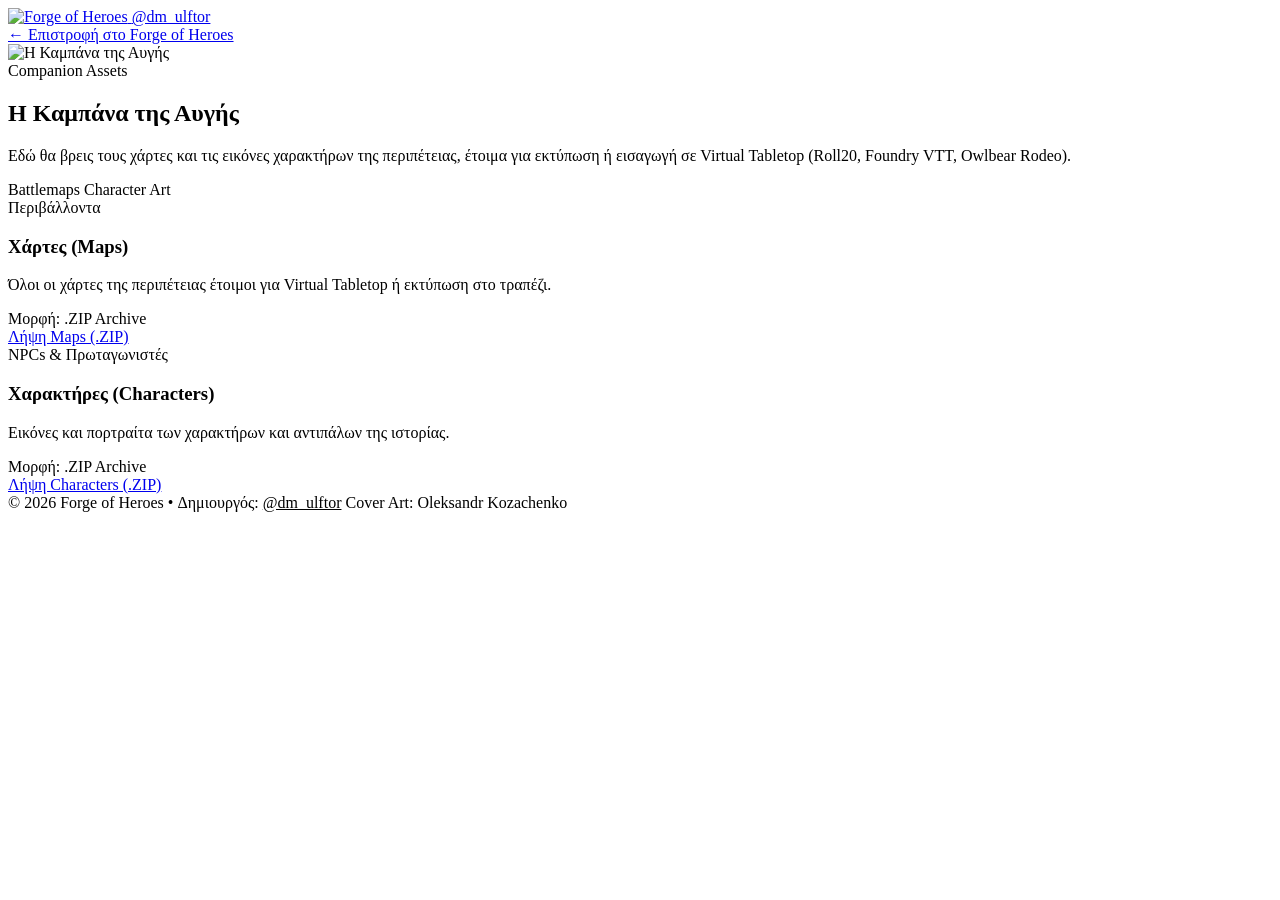
==== i-kampana-tis-avgis/index.html @ 9d176210 "Add files via upload" ====
<!DOCTYPE html>
<html lang="el">
<head>
  <meta charset="UTF-8">
  <meta name="viewport" content="width=device-width, initial-scale=1.0">
  <title>Η Καμπάνα της Αυγής - Downloads & Assets | Forge of Heroes</title>
  <meta name="description" content="Κατέβασε τους χάρτες και τις εικόνες χαρακτήρων για την D&D περιπέτεια Η Καμπάνα της Αυγής.">
  <link rel="icon" type="image/png" href="../assets/images/Thumbnail.png">
  <link rel="stylesheet" href="../styles.css">
</head>
<body class="subpage">

  <header class="site-header">
    <div class="container nav-inner">
      <a href="../" aria-label="Forge of Heroes Αρχική">
        <img src="../assets/images/forge-of-heroes-wordmark-transparent.jpg" alt="Forge of Heroes" class="brand-wordmark">
      </a>
      <a href="https://www.instagram.com/dm_ulftor/" target="_blank" rel="noopener noreferrer" class="btn btn-secondary">
        @dm_ulftor
      </a>
    </div>
  </header>

  <main>
    <section class="download-hero">
      <div class="container">
        <a href="../" class="back-link">&larr; Επιστροφή στο Forge of Heroes</a>

        <div class="story-showcase">
          <img src="../assets/images/Cover_Oleksandr_Kozachenko.jpg" alt="Η Καμπάνα της Αυγής" class="story-cover">
          <div>
            <span class="card-tag" style="color: var(--accent-arcane);">Companion Assets</span>
            <h1 class="section-title">Η Καμπάνα της Αυγής</h1>
            <p style="color: var(--text-secondary);">
              Εδώ θα βρεις τους χάρτες και τις εικόνες χαρακτήρων της περιπέτειας, έτοιμα για εκτύπωση ή εισαγωγή σε Virtual Tabletop (Roll20, Foundry VTT, Owlbear Rodeo).
            </p>
            <div class="badge-row">
              <span class="badge">Battlemaps</span>
              <span class="badge">Character Art</span>
            </div>
          </div>
        </div>

        <div class="download-grid">
          <article class="steel-card download-card">
            <div>
              <span class="card-tag" style="color: var(--accent-arcane);">Περιβάλλοντα</span>
              <h3>Χάρτες (Maps)</h3>
              <p>Όλοι οι χάρτες της περιπέτειας έτοιμοι για Virtual Tabletop ή εκτύπωση στο τραπέζι.</p>
              <div class="file-meta">Μορφή: .ZIP Archive</div>
            </div>
            <a href="../assets/downloads/kampana-tis-avgis-maps.zip" download class="btn btn-arcane">
              Λήψη Maps (.ZIP)
            </a>
          </article>

          <article class="steel-card download-card">
            <div>
              <span class="card-tag" style="color: var(--accent-arcane);">NPCs &amp; Πρωταγωνιστές</span>
              <h3>Χαρακτήρες (Characters)</h3>
              <p>Εικόνες και πορτραίτα των χαρακτήρων και αντιπάλων της ιστορίας.</p>
              <div class="file-meta">Μορφή: .ZIP Archive</div>
            </div>
            <a href="../assets/downloads/kampana-tis-avgis-characters.zip" download class="btn btn-arcane">
              Λήψη Characters (.ZIP)
            </a>
          </article>
        </div>
      </div>
    </section>
  </main>

  <footer class="site-footer">
    <div class="container footer-inner">
      <span>&copy; 2026 Forge of Heroes &bull; Δημιουργός: <a href="https://www.instagram.com/dm_ulftor/" target="_blank" rel="noopener noreferrer" style="color: var(--accent-gold);">@dm_ulftor</a></span>
      <span>Cover Art: Oleksandr Kozachenko</span>
    </div>
  </footer>

</body>
</html>
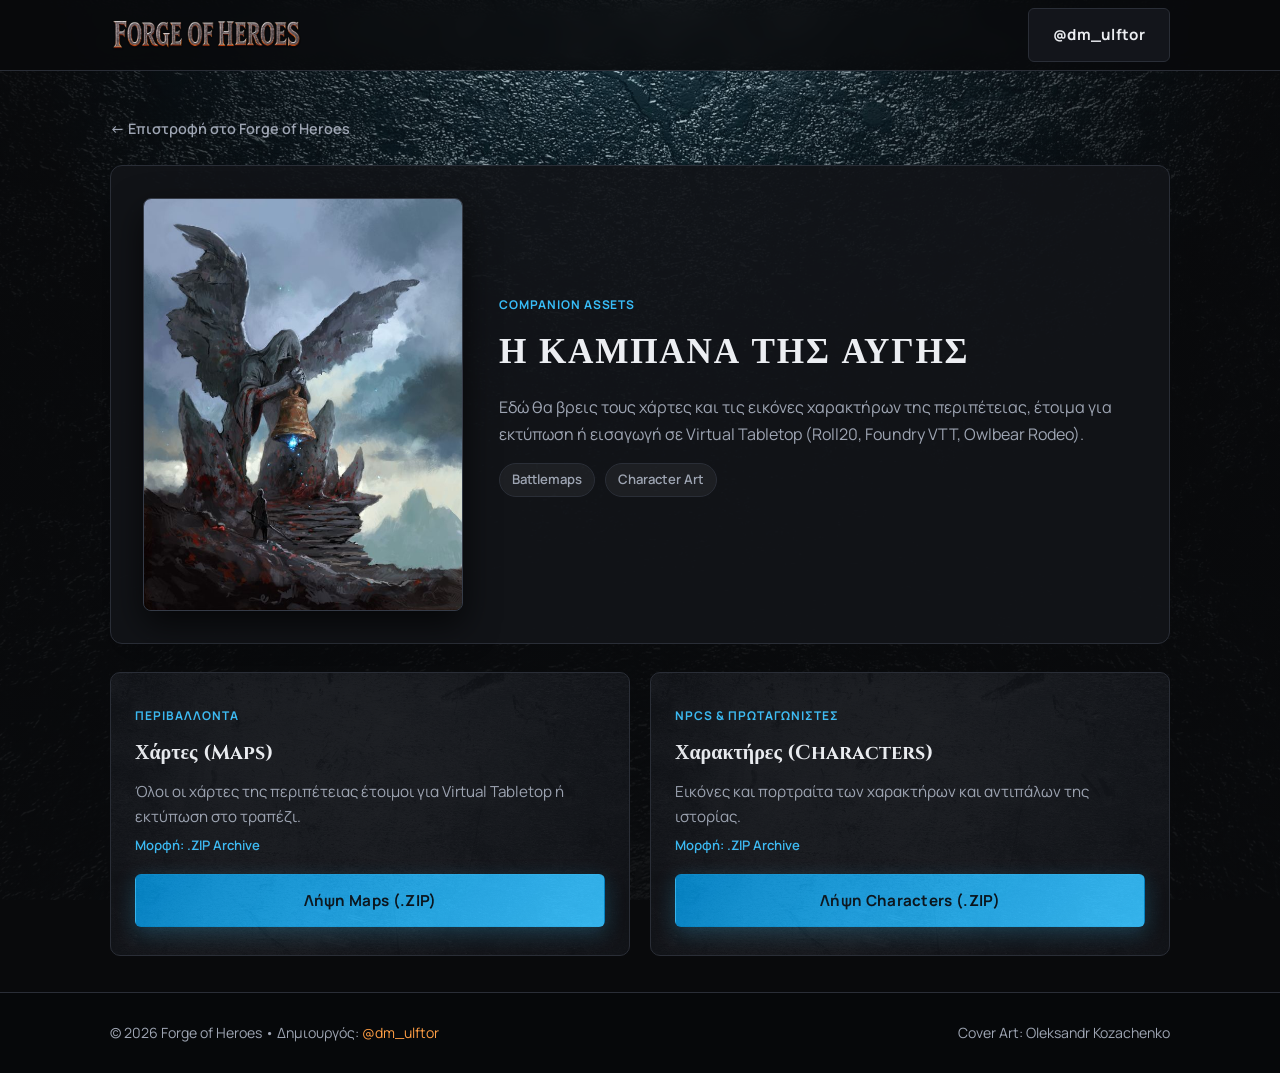
==== commit 8ddc1370: "Update index.html" ====
--- a/i-kampana-tis-avgis/index.html
+++ b/i-kampana-tis-avgis/index.html
@@ -13,7 +13,7 @@
   <header class="site-header">
     <div class="container nav-inner">
       <a href="../" aria-label="Forge of Heroes Αρχική">
-        <img src="../assets/images/forge-of-heroes-wordmark-transparent.jpg" alt="Forge of Heroes" class="brand-wordmark">
+        <img src="../assets/images/forge-of-heroes-wordmark-transparent.png" alt="Forge of Heroes" class="brand-wordmark">
       </a>
       <a href="https://www.instagram.com/dm_ulftor/" target="_blank" rel="noopener noreferrer" class="btn btn-secondary">
         @dm_ulftor
@@ -78,4 +78,4 @@
   </footer>
 
 </body>
-</html>+</html>
--- a/styles.css
+++ b/styles.css
@@ -0,0 +1,412 @@
+@import url('https://fonts.googleapis.com/css2?family=Cinzel:wght@600;700;800&family=Manrope:wght@400;500;600;700&display=swap');
+
+:root {
+  --bg-obsidian: #090a0c;
+  --bg-card: #121418;
+  --bg-card-hover: #181b21;
+  --border-steel: #2a2e37;
+  --border-ember: rgba(255, 107, 26, 0.45);
+  --text-primary: #eceef2;
+  --text-secondary: #9ea5b3;
+  --accent-ember: #ff6b1a;
+  --accent-gold: #ff9e44;
+  --accent-arcane: #38bdf8;
+  --font-display: 'Cinzel', Georgia, serif;
+  --font-body: 'Manrope', -apple-system, BlinkMacSystemFont, sans-serif;
+}
+
+*,
+*::before,
+*::after {
+  box-sizing: border-box;
+  margin: 0;
+  padding: 0;
+}
+
+html {
+  scroll-behavior: smooth;
+}
+
+body {
+  background-color: var(--bg-obsidian);
+  background-image:
+    radial-gradient(circle at 50% 0%, rgba(255, 107, 26, 0.12) 0%, rgba(9, 10, 12, 0.92) 55%),
+    url('assets/images/e1GuQj.jpg');
+  background-size: cover;
+  background-attachment: fixed;
+  background-position: center;
+  color: var(--text-primary);
+  font-family: var(--font-body);
+  line-height: 1.65;
+  min-height: 100vh;
+  display: flex;
+  flex-direction: column;
+}
+
+body.subpage {
+  background-image:
+    radial-gradient(circle at 50% 0%, rgba(56, 189, 248, 0.1) 0%, rgba(9, 10, 12, 0.94) 55%),
+    url('../assets/images/e1GuQj.jpg');
+}
+
+a {
+  color: inherit;
+  text-decoration: none;
+}
+
+img {
+  max-width: 100%;
+  display: block;
+}
+
+.container {
+  width: 100%;
+  max-width: 1100px;
+  margin: 0 auto;
+  padding: 0 20px;
+}
+
+/* Header & Navigation */
+.site-header {
+  position: sticky;
+  top: 0;
+  z-index: 50;
+  background: rgba(9, 10, 12, 0.88);
+  backdrop-filter: blur(10px);
+  border-bottom: 1px solid var(--border-steel);
+}
+
+.nav-inner {
+  display: flex;
+  align-items: center;
+  justify-content: space-between;
+  height: 70px;
+  gap: 16px;
+}
+
+.brand-wordmark {
+  height: 34px;
+  width: auto;
+  mix-blend-mode: lighten;
+}
+
+.nav-links {
+  display: flex;
+  align-items: center;
+  gap: 24px;
+  font-size: 0.95rem;
+  font-weight: 600;
+  color: var(--text-secondary);
+}
+
+.nav-links a:hover {
+  color: var(--accent-gold);
+}
+
+/* Buttons */
+.btn {
+  display: inline-flex;
+  align-items: center;
+  justify-content: center;
+  gap: 10px;
+  padding: 13px 24px;
+  border-radius: 6px;
+  font-weight: 700;
+  font-size: 0.95rem;
+  letter-spacing: 0.02em;
+  transition: transform 0.18s ease, box-shadow 0.18s ease, border-color 0.18s ease, background 0.18s ease;
+  cursor: pointer;
+  border: 1px solid transparent;
+}
+
+.btn:hover {
+  transform: translateY(-2px);
+}
+
+.btn-primary {
+  background: linear-gradient(135deg, #d94e14 0%, #ff6b1a 100%);
+  color: #ffffff;
+  box-shadow: 0 6px 20px rgba(255, 107, 26, 0.28);
+}
+
+.btn-primary:hover {
+  box-shadow: 0 8px 26px rgba(255, 107, 26, 0.45);
+}
+
+.btn-secondary {
+  background: rgba(20, 23, 29, 0.9);
+  color: var(--text-primary);
+  border-color: var(--border-steel);
+}
+
+.btn-secondary:hover {
+  border-color: var(--accent-gold);
+  color: var(--accent-gold);
+}
+
+.btn-arcane {
+  background: linear-gradient(135deg, #0284c7 0%, #38bdf8 100%);
+  color: #061018;
+  box-shadow: 0 6px 20px rgba(56, 189, 248, 0.25);
+}
+
+.btn-arcane:hover {
+  box-shadow: 0 8px 26px rgba(56, 189, 248, 0.42);
+}
+
+/* Hero Section */
+.hero {
+  padding: 56px 0 64px;
+  text-align: center;
+}
+
+.hero-emblem {
+  width: 100%;
+  max-width: 390px;
+  margin: 0 auto 24px;
+  mix-blend-mode: lighten;
+  filter: drop-shadow(0 0 24px rgba(255, 107, 26, 0.2));
+}
+
+.hero-subtitle {
+  max-width: 650px;
+  margin: 0 auto 32px;
+  font-size: 1.12rem;
+  color: var(--text-secondary);
+}
+
+.hero-actions {
+  display: flex;
+  flex-wrap: wrap;
+  justify-content: center;
+  gap: 14px;
+}
+
+/* Section Headings */
+.section {
+  padding: 56px 0;
+  border-top: 1px solid rgba(42, 46, 55, 0.6);
+}
+
+.section-title {
+  font-family: var(--font-display);
+  font-size: clamp(1.6rem, 3vw, 2.2rem);
+  font-weight: 700;
+  text-transform: uppercase;
+  letter-spacing: 0.05em;
+  margin-bottom: 12px;
+  color: var(--text-primary);
+}
+
+.section-lead {
+  color: var(--text-secondary);
+  max-width: 680px;
+  margin-bottom: 36px;
+}
+
+/* Cards with Steel Texture */
+.pillars-grid {
+  display: grid;
+  grid-template-columns: repeat(auto-fit, minmax(280px, 1fr));
+  gap: 22px;
+}
+
+.steel-card {
+  position: relative;
+  background-color: var(--bg-card);
+  border: 1px solid var(--border-steel);
+  border-radius: 10px;
+  padding: 28px 24px;
+  overflow: hidden;
+  transition: border-color 0.2s ease, transform 0.2s ease;
+}
+
+.steel-card::before {
+  content: '';
+  position: absolute;
+  inset: 0;
+  background-image: url('assets/images/Logo_Texture.jpg');
+  background-size: cover;
+  opacity: 0.06;
+  pointer-events: none;
+}
+
+body.subpage .steel-card::before {
+  background-image: url('../assets/images/Logo_Texture.jpg');
+}
+
+.steel-card:hover {
+  border-color: var(--border-ember);
+  transform: translateY(-3px);
+}
+
+.card-tag {
+  display: inline-block;
+  font-size: 0.75rem;
+  font-weight: 700;
+  text-transform: uppercase;
+  letter-spacing: 0.08em;
+  color: var(--accent-gold);
+  margin-bottom: 10px;
+}
+
+.steel-card h3 {
+  font-family: var(--font-display);
+  font-size: 1.25rem;
+  margin-bottom: 10px;
+}
+
+.steel-card p {
+  color: var(--text-secondary);
+  font-size: 0.95rem;
+}
+
+/* Featured Story Section */
+.story-showcase {
+  display: grid;
+  grid-template-columns: 320px 1fr;
+  gap: 36px;
+  align-items: center;
+  background: rgba(18, 20, 24, 0.92);
+  border: 1px solid var(--border-steel);
+  border-radius: 12px;
+  padding: 32px;
+}
+
+.story-cover {
+  border-radius: 8px;
+  border: 1px solid #353b47;
+  box-shadow: 0 14px 34px rgba(0, 0, 0, 0.65);
+}
+
+.badge-row {
+  display: flex;
+  flex-wrap: wrap;
+  gap: 10px;
+  margin: 16px 0 22px;
+}
+
+.badge {
+  background: rgba(255, 255, 255, 0.05);
+  border: 1px solid var(--border-steel);
+  padding: 5px 12px;
+  border-radius: 999px;
+  font-size: 0.82rem;
+  font-weight: 600;
+  color: var(--text-secondary);
+}
+
+.story-actions {
+  display: flex;
+  flex-wrap: wrap;
+  gap: 14px;
+  margin-top: 24px;
+}
+
+/* Creator Box */
+.creator-box {
+  display: flex;
+  flex-wrap: wrap;
+  align-items: center;
+  justify-content: space-between;
+  gap: 24px;
+  background: linear-gradient(135deg, rgba(20, 23, 29, 0.95) 0%, rgba(13, 15, 19, 0.98) 100%);
+  border: 1px solid var(--border-steel);
+  border-radius: 12px;
+  padding: 32px;
+}
+
+.creator-info h3 {
+  font-family: var(--font-display);
+  font-size: 1.45rem;
+  margin-bottom: 8px;
+}
+
+.creator-info p {
+  color: var(--text-secondary);
+  max-width: 600px;
+}
+
+/* Downloads Page Specific */
+.download-hero {
+  padding: 44px 0 36px;
+}
+
+.back-link {
+  display: inline-flex;
+  align-items: center;
+  gap: 8px;
+  color: var(--text-secondary);
+  font-size: 0.9rem;
+  font-weight: 600;
+  margin-bottom: 24px;
+}
+
+.back-link:hover {
+  color: var(--accent-arcane);
+}
+
+.download-grid {
+  display: grid;
+  grid-template-columns: repeat(auto-fit, minmax(260px, 1fr));
+  gap: 20px;
+  margin-top: 28px;
+}
+
+.download-card {
+  display: flex;
+  flex-direction: column;
+  justify-content: space-between;
+  gap: 18px;
+}
+
+.file-meta {
+  font-size: 0.82rem;
+  color: var(--accent-arcane);
+  font-weight: 600;
+  margin-top: 6px;
+}
+
+.master-pack {
+  border-color: rgba(56, 189, 248, 0.4);
+  background: linear-gradient(135deg, rgba(16, 24, 34, 0.95) 0%, rgba(18, 20, 24, 0.95) 100%);
+}
+
+/* Footer */
+.site-footer {
+  margin-top: auto;
+  border-top: 1px solid var(--border-steel);
+  background: rgba(7, 8, 10, 0.95);
+  padding: 28px 0;
+  font-size: 0.88rem;
+  color: var(--text-secondary);
+}
+
+.footer-inner {
+  display: flex;
+  flex-wrap: wrap;
+  justify-content: space-between;
+  align-items: center;
+  gap: 12px;
+}
+
+@media (max-width: 820px) {
+  .story-showcase {
+    grid-template-columns: 1fr;
+    text-align: center;
+  }
+
+  .story-cover {
+    max-width: 280px;
+    margin: 0 auto;
+  }
+
+  .badge-row,
+  .story-actions {
+    justify-content: center;
+  }
+
+  .nav-links {
+    display: none;
+  }
+}
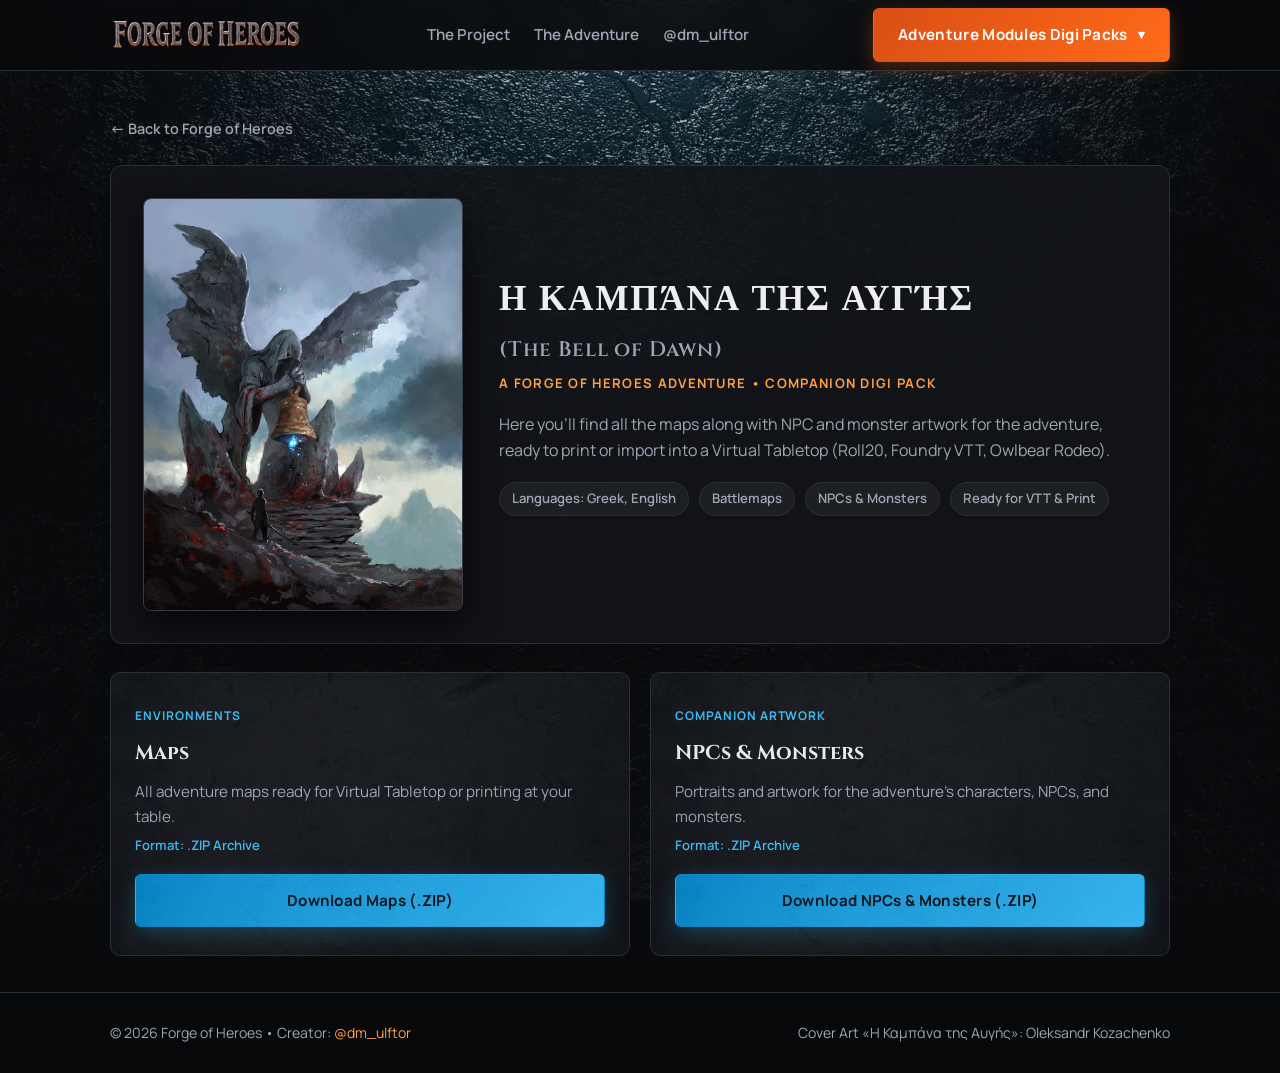
==== commit 4ebb51e0: "Update index.html" ====
--- a/i-kampana-tis-avgis/index.html
+++ b/i-kampana-tis-avgis/index.html
@@ -1,10 +1,10 @@
 <!DOCTYPE html>
-<html lang="el">
+<html lang="en">
 <head>
   <meta charset="UTF-8">
   <meta name="viewport" content="width=device-width, initial-scale=1.0">
-  <title>Η Καμπάνα της Αυγής - Downloads & Assets | Forge of Heroes</title>
-  <meta name="description" content="Κατέβασε τους χάρτες και τις εικόνες χαρακτήρων για την D&D περιπέτεια Η Καμπάνα της Αυγής.">
+  <title>Η Καμπάνα της Αυγής (The Bell of Dawn) - Digi Pack | Forge of Heroes</title>
+  <meta name="description" content="Download the battlemaps, NPC portraits, and monster artwork for the 5e adventure Η Καμπάνα της Αυγής (The Bell of Dawn).">
   <link rel="icon" type="image/png" href="../assets/images/Thumbnail.png">
   <link rel="stylesheet" href="../styles.css">
 </head>
@@ -12,31 +12,51 @@
 
   <header class="site-header">
     <div class="container nav-inner">
-      <a href="../" aria-label="Forge of Heroes Αρχική">
+      <a href="../" aria-label="Forge of Heroes Home">
         <img src="../assets/images/forge-of-heroes-wordmark-transparent.png" alt="Forge of Heroes" class="brand-wordmark">
       </a>
-      <a href="https://www.instagram.com/dm_ulftor/" target="_blank" rel="noopener noreferrer" class="btn btn-secondary">
-        @dm_ulftor
-      </a>
+      <nav class="nav-links">
+        <a href="../#project">The Project</a>
+        <a href="../#story">The Adventure</a>
+        <a href="https://www.instagram.com/dm_ulftor/" target="_blank" rel="noopener noreferrer">@dm_ulftor</a>
+      </nav>
+      <details class="nav-dropdown" id="digiPacksDropdown">
+        <summary class="btn btn-primary">
+          Adventure Modules Digi Packs <span class="dropdown-chevron">&#9662;</span>
+        </summary>
+        <div class="nav-dropdown-menu">
+          <a href="./" class="dropdown-item">
+            <span class="dropdown-item-title">Η Καμπάνα της Αυγής</span>
+            <span class="dropdown-item-sub">(The Bell of Dawn)</span>
+          </a>
+        </div>
+      </details>
     </div>
   </header>
 
   <main>
     <section class="download-hero">
       <div class="container">
-        <a href="../" class="back-link">&larr; Επιστροφή στο Forge of Heroes</a>
+        <a href="../" class="back-link">&larr; Back to Forge of Heroes</a>
 
         <div class="story-showcase">
-          <img src="../assets/images/Cover_Oleksandr_Kozachenko.jpg" alt="Η Καμπάνα της Αυγής" class="story-cover">
+          <img src="../assets/images/Cover_Oleksandr_Kozachenko.jpg" alt="Η Καμπάνα της Αυγής (The Bell of Dawn) Cover" class="story-cover">
           <div>
-            <span class="card-tag" style="color: var(--accent-arcane);">Companion Assets</span>
-            <h1 class="section-title">Η Καμπάνα της Αυγής</h1>
+            <div class="story-title-group">
+              <h1 class="section-title">Η Καμπάνα της Αυγής</h1>
+              <div class="story-title-en">(The Bell of Dawn)</div>
+              <div class="story-title-kicker">a Forge of Heroes Adventure &bull; Companion Digi Pack</div>
+            </div>
+
             <p style="color: var(--text-secondary);">
-              Εδώ θα βρεις τους χάρτες και τις εικόνες χαρακτήρων της περιπέτειας, έτοιμα για εκτύπωση ή εισαγωγή σε Virtual Tabletop (Roll20, Foundry VTT, Owlbear Rodeo).
+              Here you'll find all the maps along with NPC and monster artwork for the adventure, ready to print or import into a Virtual Tabletop (Roll20, Foundry VTT, Owlbear Rodeo).
             </p>
+
             <div class="badge-row">
+              <span class="badge">Languages: Greek, English</span>
               <span class="badge">Battlemaps</span>
-              <span class="badge">Character Art</span>
+              <span class="badge">NPCs &amp; Monsters</span>
+              <span class="badge">Ready for VTT &amp; Print</span>
             </div>
           </div>
         </div>
@@ -44,25 +64,25 @@
         <div class="download-grid">
           <article class="steel-card download-card">
             <div>
-              <span class="card-tag" style="color: var(--accent-arcane);">Περιβάλλοντα</span>
-              <h3>Χάρτες (Maps)</h3>
-              <p>Όλοι οι χάρτες της περιπέτειας έτοιμοι για Virtual Tabletop ή εκτύπωση στο τραπέζι.</p>
-              <div class="file-meta">Μορφή: .ZIP Archive</div>
+              <span class="card-tag" style="color: var(--accent-arcane);">Environments</span>
+              <h3>Maps</h3>
+              <p>All adventure maps ready for Virtual Tabletop or printing at your table.</p>
+              <div class="file-meta">Format: .ZIP Archive</div>
             </div>
-            <a href="../assets/downloads/kampana-tis-avgis-maps.zip" download class="btn btn-arcane">
-              Λήψη Maps (.ZIP)
+            <a href="https://github.com/ursoalbo/forgeofheroes/releases/download/v1.0/kampana-tis-avgis-maps.zip" class="btn btn-arcane">
+              Download Maps (.ZIP)
             </a>
           </article>
 
           <article class="steel-card download-card">
             <div>
-              <span class="card-tag" style="color: var(--accent-arcane);">NPCs &amp; Πρωταγωνιστές</span>
-              <h3>Χαρακτήρες (Characters)</h3>
-              <p>Εικόνες και πορτραίτα των χαρακτήρων και αντιπάλων της ιστορίας.</p>
-              <div class="file-meta">Μορφή: .ZIP Archive</div>
+              <span class="card-tag" style="color: var(--accent-arcane);">Companion Artwork</span>
+              <h3>NPCs &amp; Monsters</h3>
+              <p>Portraits and artwork for the adventure's characters, NPCs, and monsters.</p>
+              <div class="file-meta">Format: .ZIP Archive</div>
             </div>
             <a href="../assets/downloads/kampana-tis-avgis-characters.zip" download class="btn btn-arcane">
-              Λήψη Characters (.ZIP)
+              Download NPCs &amp; Monsters (.ZIP)
             </a>
           </article>
         </div>
@@ -72,10 +92,19 @@
 
   <footer class="site-footer">
     <div class="container footer-inner">
-      <span>&copy; 2026 Forge of Heroes &bull; Δημιουργός: <a href="https://www.instagram.com/dm_ulftor/" target="_blank" rel="noopener noreferrer" style="color: var(--accent-gold);">@dm_ulftor</a></span>
-      <span>Cover Art: Oleksandr Kozachenko</span>
+      <span>&copy; 2026 Forge of Heroes &bull; Creator: <a href="https://www.instagram.com/dm_ulftor/" target="_blank" rel="noopener noreferrer" style="color: var(--accent-gold);">@dm_ulftor</a></span>
+      <span>Cover Art «Η Καμπάνα της Αυγής»: Oleksandr Kozachenko</span>
     </div>
   </footer>
 
+  <script>
+    document.addEventListener('click', function (event) {
+      const dropdown = document.getElementById('digiPacksDropdown');
+      if (dropdown && dropdown.hasAttribute('open') && !dropdown.contains(event.target)) {
+        dropdown.removeAttribute('open');
+      }
+    });
+  </script>
+
 </body>
 </html>
--- a/styles.css
+++ b/styles.css
@@ -103,6 +103,65 @@
   color: var(--accent-gold);
 }
 
+/* Header Dropdown */
+.nav-dropdown {
+  position: relative;
+}
+
+.nav-dropdown summary {
+  list-style: none;
+  user-select: none;
+}
+
+.nav-dropdown summary::-webkit-details-marker {
+  display: none;
+}
+
+.dropdown-chevron {
+  font-size: 0.8rem;
+  transition: transform 0.2s ease;
+}
+
+.nav-dropdown[open] .dropdown-chevron {
+  transform: rotate(180deg);
+}
+
+.nav-dropdown-menu {
+  position: absolute;
+  right: 0;
+  top: calc(100% + 10px);
+  min-width: 270px;
+  background: #121418;
+  border: 1px solid var(--border-steel);
+  border-radius: 8px;
+  padding: 8px;
+  box-shadow: 0 16px 36px rgba(0, 0, 0, 0.75);
+  z-index: 100;
+}
+
+.dropdown-item {
+  display: flex;
+  flex-direction: column;
+  padding: 10px 14px;
+  border-radius: 6px;
+  transition: background 0.15s ease;
+}
+
+.dropdown-item:hover {
+  background: rgba(255, 107, 26, 0.14);
+}
+
+.dropdown-item-title {
+  font-weight: 700;
+  font-size: 0.94rem;
+  color: var(--text-primary);
+}
+
+.dropdown-item-sub {
+  font-size: 0.8rem;
+  color: var(--accent-gold);
+}
+
 /* Buttons */
 .btn {
   display: inline-flex;
@@ -169,17 +228,47 @@
 }
 
 .hero-subtitle {
-  max-width: 650px;
-  margin: 0 auto 32px;
+  max-width: 680px;
+  margin: 0 auto 34px;
   font-size: 1.12rem;
   color: var(--text-secondary);
 }
 
-.hero-actions {
+.hero-adventures {
+  margin: 0 auto 24px;
+}
+
+.hero-adventures-label {
+  font-family: var(--font-display);
+  font-size: 0.95rem;
+  font-weight: 700;
+  text-transform: uppercase;
+  letter-spacing: 0.12em;
+  color: var(--accent-gold);
+  margin-bottom: 14px;
+}
+
+.adventure-buttons {
   display: flex;
   flex-wrap: wrap;
   justify-content: center;
   gap: 14px;
+}
+
+.btn-adventure {
+  flex-wrap: wrap;
+  gap: 6px;
+}
+
+.btn-adventure .btn-sub {
+  font-size: 0.82rem;
+  font-weight: 500;
+  opacity: 0.92;
+}
+
+.hero-social {
+  display: flex;
+  justify-content: center;
 }
 
 /* Section Headings */
@@ -279,11 +368,36 @@
   box-shadow: 0 14px 34px rgba(0, 0, 0, 0.65);
 }
 
+.story-title-group {
+  margin-bottom: 16px;
+}
+
+.story-title-group .section-title {
+  margin-bottom: 4px;
+}
+
+.story-title-en {
+  font-family: var(--font-display);
+  font-size: clamp(1.05rem, 2vw, 1.3rem);
+  font-weight: 600;
+  color: var(--text-secondary);
+  letter-spacing: 0.04em;
+  margin-bottom: 6px;
+}
+
+.story-title-kicker {
+  font-size: 0.82rem;
+  font-weight: 700;
+  text-transform: uppercase;
+  letter-spacing: 0.1em;
+  color: var(--accent-gold);
+}
+
 .badge-row {
   display: flex;
   flex-wrap: wrap;
   gap: 10px;
-  margin: 16px 0 22px;
+  margin: 18px 0 22px;
 }
 
 .badge {
@@ -409,4 +523,9 @@
   .nav-links {
     display: none;
   }
-}
+
+  .nav-dropdown .btn {
+    padding: 10px 14px;
+    font-size: 0.82rem;
+  }
+}
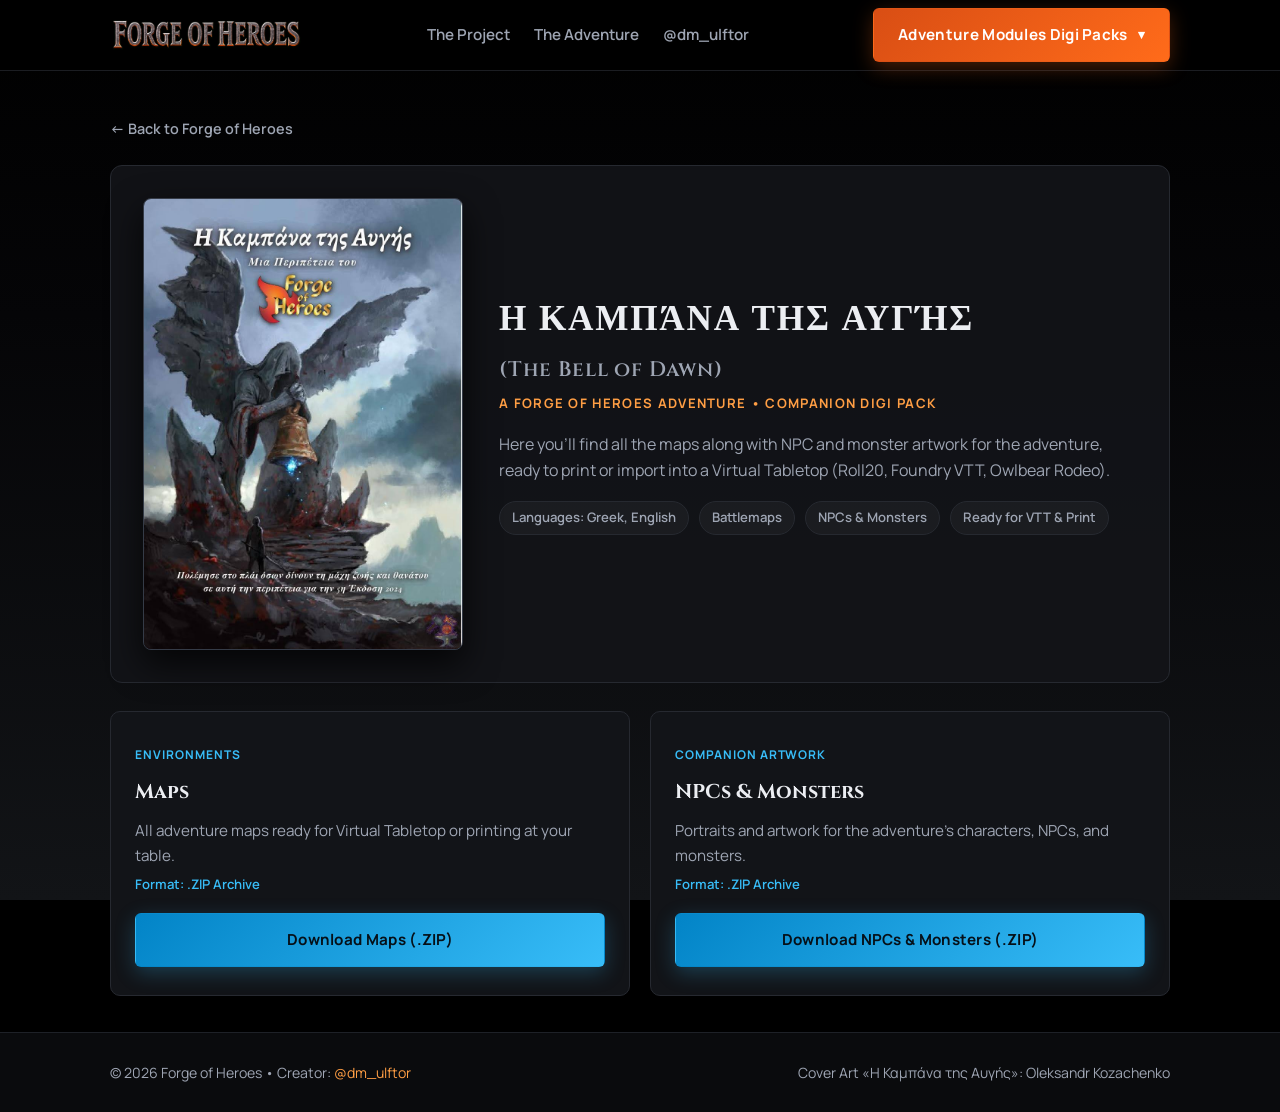
==== commit df2fd233: "Update index.html" ====
--- a/i-kampana-tis-avgis/index.html
+++ b/i-kampana-tis-avgis/index.html
@@ -40,7 +40,7 @@
         <a href="../" class="back-link">&larr; Back to Forge of Heroes</a>
 
         <div class="story-showcase">
-          <img src="../assets/images/Cover_Oleksandr_Kozachenko.jpg" alt="Η Καμπάνα της Αυγής (The Bell of Dawn) Cover" class="story-cover">
+          <img src="../assets/images/cover.jpg" alt="Η Καμπάνα της Αυγής (The Bell of Dawn) Cover" class="story-cover">
           <div>
             <div class="story-title-group">
               <h1 class="section-title">Η Καμπάνα της Αυγής</h1>
--- a/styles.css
+++ b/styles.css
@@ -1,10 +1,10 @@
 @import url('https://fonts.googleapis.com/css2?family=Cinzel:wght@600;700;800&family=Manrope:wght@400;500;600;700&display=swap');
 
 :root {
-  --bg-obsidian: #090a0c;
+  --bg-obsidian: #000000;
   --bg-card: #121418;
   --bg-card-hover: #181b21;
-  --border-steel: #2a2e37;
+  --border-steel: #262930;
   --border-ember: rgba(255, 107, 26, 0.45);
   --text-primary: #eceef2;
   --text-secondary: #9ea5b3;
@@ -28,25 +28,15 @@
 }
 
 body {
-  background-color: var(--bg-obsidian);
-  background-image:
-    radial-gradient(circle at 50% 0%, rgba(255, 107, 26, 0.12) 0%, rgba(9, 10, 12, 0.92) 55%),
-    url('assets/images/e1GuQj.jpg');
-  background-size: cover;
+  background-color: #000000;
+  background-image: linear-gradient(180deg, #000000 0%, #050507 35%, #121417 100%);
   background-attachment: fixed;
-  background-position: center;
   color: var(--text-primary);
   font-family: var(--font-body);
   line-height: 1.65;
   min-height: 100vh;
   display: flex;
   flex-direction: column;
-}
-
-body.subpage {
-  background-image:
-    radial-gradient(circle at 50% 0%, rgba(56, 189, 248, 0.1) 0%, rgba(9, 10, 12, 0.94) 55%),
-    url('../assets/images/e1GuQj.jpg');
 }
 
 a {
@@ -71,9 +61,9 @@
   position: sticky;
   top: 0;
   z-index: 50;
-  background: rgba(9, 10, 12, 0.88);
+  background: rgba(0, 0, 0, 0.92);
   backdrop-filter: blur(10px);
-  border-bottom: 1px solid var(--border-steel);
+  border-bottom: 1px solid #1b1d22;
 }
 
 .nav-inner {
@@ -131,11 +121,11 @@
   right: 0;
   top: calc(100% + 10px);
   min-width: 270px;
-  background: #121418;
+  background: #101215;
   border: 1px solid var(--border-steel);
   border-radius: 8px;
   padding: 8px;
-  box-shadow: 0 16px 36px rgba(0, 0, 0, 0.75);
+  box-shadow: 0 16px 36px rgba(0, 0, 0, 0.85);
   z-index: 100;
 }
 
@@ -193,7 +183,7 @@
 }
 
 .btn-secondary {
-  background: rgba(20, 23, 29, 0.9);
+  background: rgba(18, 20, 24, 0.95);
   color: var(--text-primary);
   border-color: var(--border-steel);
 }
@@ -224,7 +214,6 @@
   max-width: 390px;
   margin: 0 auto 24px;
   mix-blend-mode: lighten;
-  filter: drop-shadow(0 0 24px rgba(255, 107, 26, 0.2));
 }
 
 .hero-subtitle {
@@ -274,7 +263,7 @@
 /* Section Headings */
 .section {
   padding: 56px 0;
-  border-top: 1px solid rgba(42, 46, 55, 0.6);
+  border-top: 1px solid rgba(38, 41, 48, 0.65);
 }
 
 .section-title {
@@ -293,7 +282,7 @@
   margin-bottom: 36px;
 }
 
-/* Cards with Steel Texture */
+/* Cards */
 .pillars-grid {
   display: grid;
   grid-template-columns: repeat(auto-fit, minmax(280px, 1fr));
@@ -310,20 +299,6 @@
   transition: border-color 0.2s ease, transform 0.2s ease;
 }
 
-.steel-card::before {
-  content: '';
-  position: absolute;
-  inset: 0;
-  background-image: url('assets/images/Logo_Texture.jpg');
-  background-size: cover;
-  opacity: 0.06;
-  pointer-events: none;
-}
-
-body.subpage .steel-card::before {
-  background-image: url('../assets/images/Logo_Texture.jpg');
-}
-
 .steel-card:hover {
   border-color: var(--border-ember);
   transform: translateY(-3px);
@@ -356,7 +331,7 @@
   grid-template-columns: 320px 1fr;
   gap: 36px;
   align-items: center;
-  background: rgba(18, 20, 24, 0.92);
+  background: rgba(18, 20, 24, 0.95);
   border: 1px solid var(--border-steel);
   border-radius: 12px;
   padding: 32px;
@@ -365,7 +340,7 @@
 .story-cover {
   border-radius: 8px;
   border: 1px solid #353b47;
-  box-shadow: 0 14px 34px rgba(0, 0, 0, 0.65);
+  box-shadow: 0 14px 34px rgba(0, 0, 0, 0.75);
 }
 
 .story-title-group {
@@ -401,7 +376,7 @@
 }
 
 .badge {
-  background: rgba(255, 255, 255, 0.05);
+  background: rgba(255, 255, 255, 0.04);
   border: 1px solid var(--border-steel);
   padding: 5px 12px;
   border-radius: 999px;
@@ -424,7 +399,7 @@
   align-items: center;
   justify-content: space-between;
   gap: 24px;
-  background: linear-gradient(135deg, rgba(20, 23, 29, 0.95) 0%, rgba(13, 15, 19, 0.98) 100%);
+  background: linear-gradient(135deg, rgba(20, 22, 27, 0.96) 0%, rgba(13, 14, 18, 0.98) 100%);
   border: 1px solid var(--border-steel);
   border-radius: 12px;
   padding: 32px;
@@ -489,8 +464,8 @@
 /* Footer */
 .site-footer {
   margin-top: auto;
-  border-top: 1px solid var(--border-steel);
-  background: rgba(7, 8, 10, 0.95);
+  border-top: 1px solid #1e2127;
+  background: #0a0b0d;
   padding: 28px 0;
   font-size: 0.88rem;
   color: var(--text-secondary);
